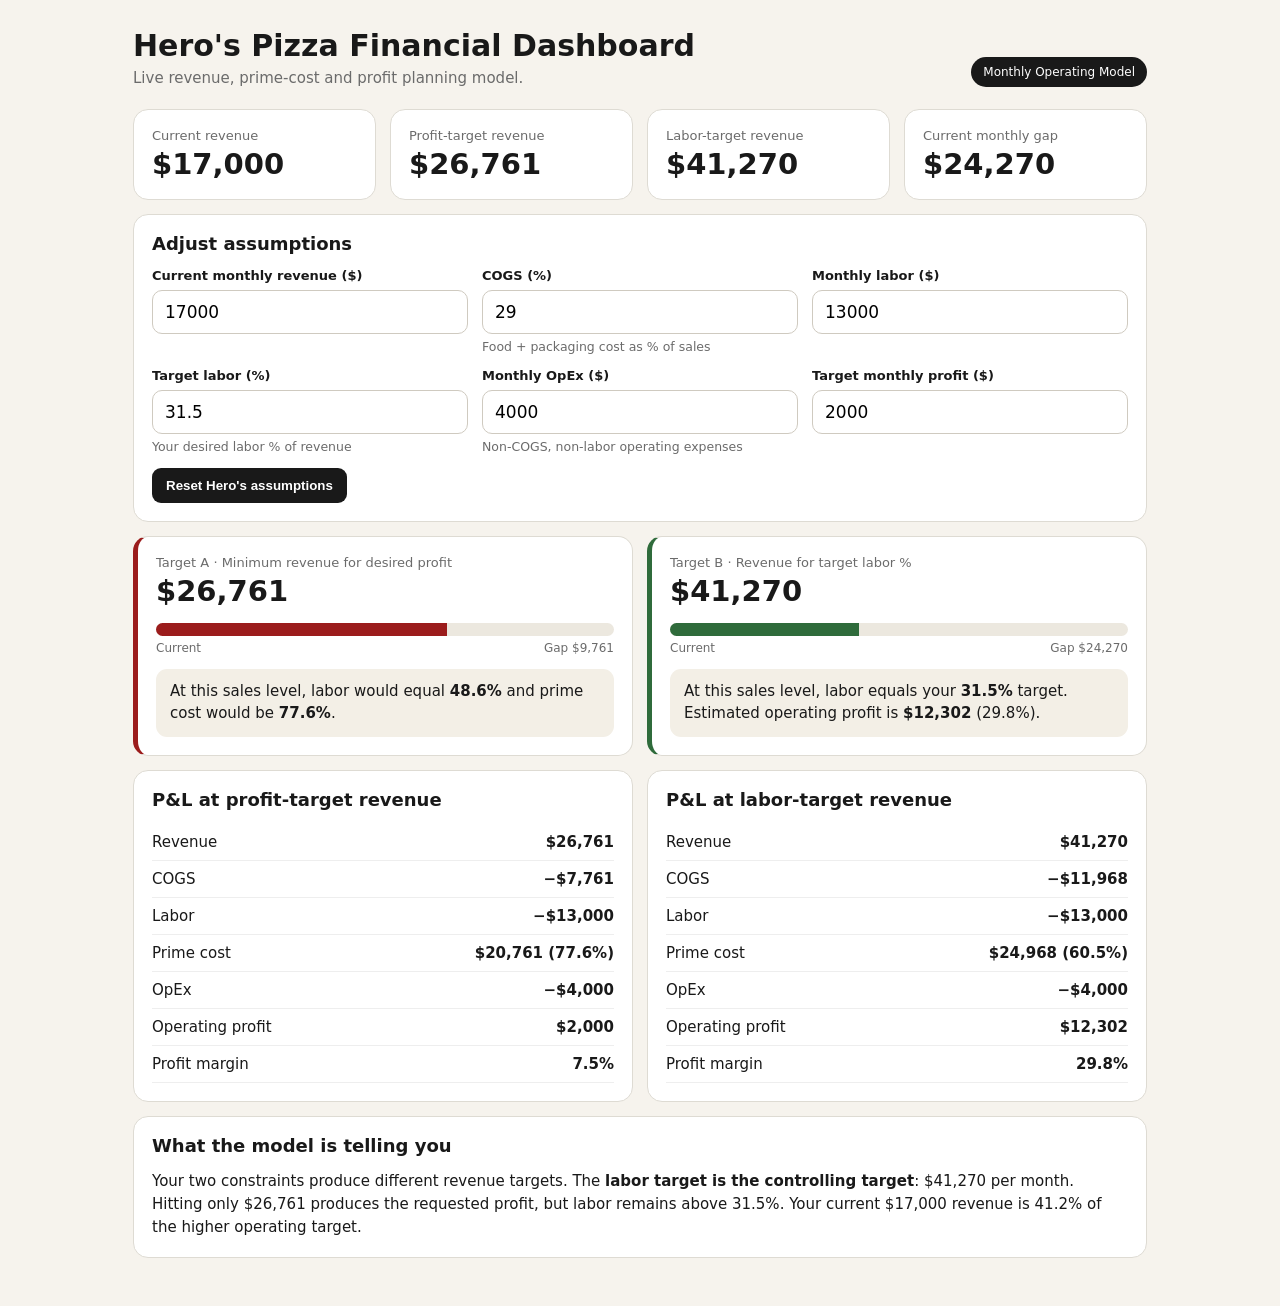
==== index.html.html @ db4fde2d "Add files via upload" ====
<!doctype html>
<html lang="en">
<head>
<meta charset="utf-8"><meta name="viewport" content="width=device-width,initial-scale=1">
<title>Hero's Pizza Financial Dashboard</title>
<style>
:root{--bg:#f6f3ed;--card:#fff;--ink:#191919;--muted:#6b6b6b;--line:#dedbd3;--accent:#9b1c1c;--good:#2f6b3b;--warn:#a86412}*{box-sizing:border-box}body{margin:0;background:var(--bg);color:var(--ink);font:15px system-ui,-apple-system,Segoe UI,Roboto,Arial,sans-serif}.wrap{max-width:1050px;margin:auto;padding:28px 18px 48px}header{display:flex;justify-content:space-between;gap:20px;align-items:end;margin-bottom:22px}h1{margin:0;font-size:30px}header p{margin:6px 0 0;color:var(--muted)}.badge{background:var(--ink);color:#fff;padding:8px 12px;border-radius:999px;font-size:12px;white-space:nowrap}.grid{display:grid;gap:14px}.metrics{grid-template-columns:repeat(4,1fr)}.two{grid-template-columns:1fr 1fr}.card{background:var(--card);border:1px solid var(--line);border-radius:15px;padding:18px}.label{color:var(--muted);font-size:13px}.big{font-size:29px;font-weight:750;margin-top:4px}.inputs{display:grid;grid-template-columns:repeat(3,1fr);gap:14px}.field label{display:block;font-size:13px;font-weight:650;margin-bottom:7px}.field input{width:100%;font:inherit;font-size:17px;padding:11px 12px;border:1px solid #cfcac0;border-radius:10px;background:#fff}.field small{display:block;color:var(--muted);margin-top:5px}.section-title{font-size:18px;font-weight:750;margin:0 0 14px}.target{border-left:5px solid var(--accent)}.target.good{border-left-color:var(--good)}table{width:100%;border-collapse:collapse}td{padding:9px 0;border-bottom:1px solid #eee}td:last-child{text-align:right;font-weight:650}.barbox{margin-top:15px}.bar{height:13px;background:#ece8df;border-radius:99px;overflow:hidden}.fill{height:100%;background:var(--accent);width:0}.fill.good{background:var(--good)}.barlabels{display:flex;justify-content:space-between;color:var(--muted);font-size:12px;margin-top:5px}.callout{margin-top:14px;padding:12px 14px;border-radius:11px;background:#f3efe6;line-height:1.45}.goodtxt{color:var(--good)}.warntxt{color:var(--warn)}button{border:0;background:var(--ink);color:#fff;border-radius:9px;padding:10px 14px;cursor:pointer;font-weight:650}@media(max-width:760px){header{align-items:start;flex-direction:column}.metrics,.inputs,.two{grid-template-columns:1fr 1fr}}@media(max-width:500px){.metrics,.inputs,.two{grid-template-columns:1fr}.wrap{padding:18px 12px 35px}.big{font-size:25px}}
</style></head>
<body><main class="wrap">
<header><div><h1>Hero's Pizza Financial Dashboard</h1><p>Live revenue, prime-cost and profit planning model.</p></div><div class="badge">Monthly Operating Model</div></header>
<section class="grid metrics">
<div class="card"><div class="label">Current revenue</div><div class="big" id="mCurrent">$17,000</div></div>
<div class="card"><div class="label">Profit-target revenue</div><div class="big" id="mProfitReq">$26,761</div></div>
<div class="card"><div class="label">Labor-target revenue</div><div class="big" id="mLaborReq">$41,270</div></div>
<div class="card"><div class="label">Current monthly gap</div><div class="big" id="mGap">$24,270</div></div>
</section>
<section class="card" style="margin-top:14px"><h2 class="section-title">Adjust assumptions</h2><div class="inputs">
<div class="field"><label>Current monthly revenue ($)</label><input id="current" type="number" value="17000" min="0" step="500"></div>
<div class="field"><label>COGS (%)</label><input id="cogs" type="number" value="29" min="0" max="90" step="0.5"><small>Food + packaging cost as % of sales</small></div>
<div class="field"><label>Monthly labor ($)</label><input id="labor" type="number" value="13000" min="0" step="100"></div>
<div class="field"><label>Target labor (%)</label><input id="laborPct" type="number" value="31.5" min="1" max="90" step="0.5"><small>Your desired labor % of revenue</small></div>
<div class="field"><label>Monthly OpEx ($)</label><input id="opex" type="number" value="4000" min="0" step="100"><small>Non-COGS, non-labor operating expenses</small></div>
<div class="field"><label>Target monthly profit ($)</label><input id="profit" type="number" value="2000" min="0" step="100"></div>
</div><div style="margin-top:14px"><button id="reset">Reset Hero's assumptions</button></div></section>
<section class="grid two" style="margin-top:14px">
<div class="card target"><div class="label">Target A · Minimum revenue for desired profit</div><div class="big" id="profitReq">$26,761</div><div class="barbox"><div class="bar"><div class="fill" id="profitFill"></div></div><div class="barlabels"><span>Current</span><span id="profitGap"></span></div></div><div class="callout" id="profitNote"></div></div>
<div class="card target good"><div class="label">Target B · Revenue for target labor %</div><div class="big" id="laborReq">$41,270</div><div class="barbox"><div class="bar"><div class="fill good" id="laborFill"></div></div><div class="barlabels"><span>Current</span><span id="laborGap"></span></div></div><div class="callout" id="laborNote"></div></div>
</section>
<section class="grid two" style="margin-top:14px">
<div class="card"><h2 class="section-title">P&amp;L at profit-target revenue</h2><table><tr><td>Revenue</td><td id="pRev"></td></tr><tr><td>COGS</td><td id="pCogs"></td></tr><tr><td>Labor</td><td id="pLabor"></td></tr><tr><td>Prime cost</td><td id="pPrime"></td></tr><tr><td>OpEx</td><td id="pOpex"></td></tr><tr><td>Operating profit</td><td id="pProfit"></td></tr><tr><td>Profit margin</td><td id="pMargin"></td></tr></table></div>
<div class="card"><h2 class="section-title">P&amp;L at labor-target revenue</h2><table><tr><td>Revenue</td><td id="lRev"></td></tr><tr><td>COGS</td><td id="lCogs"></td></tr><tr><td>Labor</td><td id="lLabor"></td></tr><tr><td>Prime cost</td><td id="lPrime"></td></tr><tr><td>OpEx</td><td id="lOpex"></td></tr><tr><td>Operating profit</td><td id="lProfit"></td></tr><tr><td>Profit margin</td><td id="lMargin"></td></tr></table></div>
</section>
<section class="card" style="margin-top:14px"><h2 class="section-title">What the model is telling you</h2><div id="insight" style="line-height:1.55"></div></section>
</main><script>
const ids=['current','cogs','labor','laborPct','opex','profit'];const $=id=>document.getElementById(id);const money=n=>'$'+Math.round(n).toLocaleString('en-US');const pct=n=>(Number.isFinite(n)?n:0).toFixed(1)+'%';
function val(id){let n=parseFloat($(id).value);return Number.isFinite(n)&&n>=0?n:0}
function pnl(rev,c,l,o){const cg=rev*c/100, prime=cg+l, pr=rev-cg-l-o;return{rev,cg,l,o,prime,primePct:rev?prime/rev*100:0,pr,margin:rev?pr/rev*100:0}}
function row(prefix,x){$(prefix+'Rev').textContent=money(x.rev);$(prefix+'Cogs').textContent='−'+money(x.cg);$(prefix+'Labor').textContent='−'+money(x.l);$(prefix+'Prime').textContent=money(x.prime)+' ('+pct(x.primePct)+')';$(prefix+'Opex').textContent='−'+money(x.o);$(prefix+'Profit').textContent=money(x.pr);$(prefix+'Margin').textContent=pct(x.margin)}
function update(){const cur=val('current'),c=Math.min(val('cogs'),90),l=val('labor'),lp=Math.max(val('laborPct'),.1),o=val('opex'),target=val('profit');const profitReq=(l+o+target)/(1-c/100);const laborReq=l/(lp/100);const operational=Math.max(profitReq,laborReq);const pp=pnl(profitReq,c,l,o),pl=pnl(laborReq,c,l,o);$('mCurrent').textContent=money(cur);$('mProfitReq').textContent=money(profitReq);$('mLaborReq').textContent=money(laborReq);$('mGap').textContent=money(Math.max(0,operational-cur));$('profitReq').textContent=money(profitReq);$('laborReq').textContent=money(laborReq);$('profitGap').textContent=cur>=profitReq?'Target reached':'Gap '+money(profitReq-cur);$('laborGap').textContent=cur>=laborReq?'Target reached':'Gap '+money(laborReq-cur);$('profitFill').style.width=Math.min(100,profitReq?cur/profitReq*100:100)+'%';$('laborFill').style.width=Math.min(100,laborReq?cur/laborReq*100:100)+'%';$('profitNote').innerHTML='At this sales level, labor would equal <strong>'+pct(profitReq?l/profitReq*100:0)+'</strong> and prime cost would be <strong>'+pct(pp.primePct)+'</strong>.';$('laborNote').innerHTML='At this sales level, labor equals your <strong>'+pct(lp)+'</strong> target. Estimated operating profit is <strong>'+money(pl.pr)+'</strong> ('+pct(pl.margin)+').';row('p',pp);row('l',pl);let msg='Your two constraints produce different revenue targets. ';if(laborReq>profitReq)msg+='The <strong>labor target is the controlling target</strong>: '+money(laborReq)+' per month. Hitting only '+money(profitReq)+' produces the requested profit, but labor remains above '+pct(lp)+'.';else msg+='The <strong>profit target is the controlling target</strong>: '+money(profitReq)+' per month. At that level your labor percentage is already at or below '+pct(lp)+'.';msg+=' Your current '+money(cur)+' revenue is '+pct(operational?cur/operational*100:0)+' of the higher operating target.';$('insight').innerHTML=msg}
ids.forEach(id=>$(id).addEventListener('input',update));$('reset').addEventListener('click',()=>{const d={current:17000,cogs:29,labor:13000,laborPct:31.5,opex:4000,profit:2000};Object.entries(d).forEach(([k,v])=>$(k).value=v);update()});update();
</script></body></html>
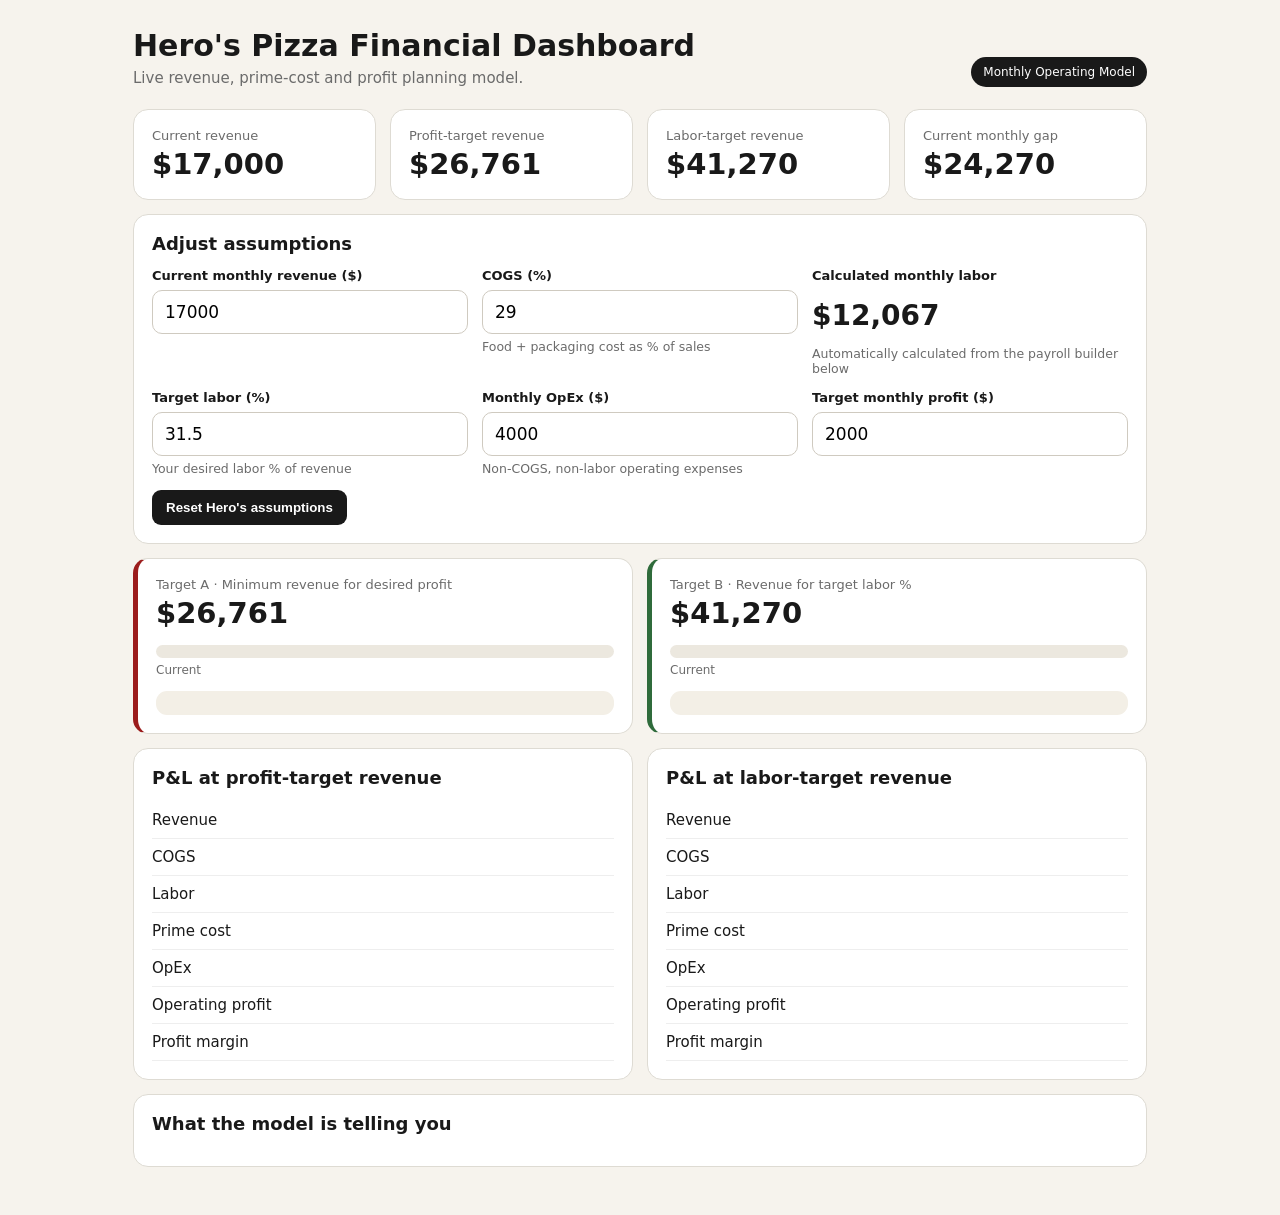
==== commit 9b3c2bb0: "Add files via upload" ====
--- a/index.html.html
+++ b/index.html.html
@@ -17,7 +17,7 @@
 <section class="card" style="margin-top:14px"><h2 class="section-title">Adjust assumptions</h2><div class="inputs">
 <div class="field"><label>Current monthly revenue ($)</label><input id="current" type="number" value="17000" min="0" step="500"></div>
 <div class="field"><label>COGS (%)</label><input id="cogs" type="number" value="29" min="0" max="90" step="0.5"><small>Food + packaging cost as % of sales</small></div>
-<div class="field"><label>Monthly labor ($)</label><input id="labor" type="number" value="13000" min="0" step="100"></div>
+<div class="field"><label>Calculated monthly labor</label><div id="laborDisplay" style="font-size:28px;font-weight:800;padding:9px 0">$12,067</div><small>Automatically calculated from the payroll builder below</small><input id="labor" type="hidden" value="12066.67"></div>
 <div class="field"><label>Target labor (%)</label><input id="laborPct" type="number" value="31.5" min="1" max="90" step="0.5"><small>Your desired labor % of revenue</small></div>
 <div class="field"><label>Monthly OpEx ($)</label><input id="opex" type="number" value="4000" min="0" step="100"><small>Non-COGS, non-labor operating expenses</small></div>
 <div class="field"><label>Target monthly profit ($)</label><input id="profit" type="number" value="2000" min="0" step="100"></div>
@@ -32,10 +32,10 @@
 </section>
 <section class="card" style="margin-top:14px"><h2 class="section-title">What the model is telling you</h2><div id="insight" style="line-height:1.55"></div></section>
 </main><script>
-const ids=['current','cogs','labor','laborPct','opex','profit'];const $=id=>document.getElementById(id);const money=n=>'$'+Math.round(n).toLocaleString('en-US');const pct=n=>(Number.isFinite(n)?n:0).toFixed(1)+'%';
+const ids=['current','cogs','laborPct','opex','profit','sal1','sal2','hr1rate','hr1hrs','hr2rate','hr2hrs','hr3rate','hr3hrs'];const $=id=>document.getElementById(id);const money=n=>'$'+Math.round(n).toLocaleString('en-US');const pct=n=>(Number.isFinite(n)?n:0).toFixed(1)+'%';
 function val(id){let n=parseFloat($(id).value);return Number.isFinite(n)&&n>=0?n:0}
 function pnl(rev,c,l,o){const cg=rev*c/100, prime=cg+l, pr=rev-cg-l-o;return{rev,cg,l,o,prime,primePct:rev?prime/rev*100:0,pr,margin:rev?pr/rev*100:0}}
 function row(prefix,x){$(prefix+'Rev').textContent=money(x.rev);$(prefix+'Cogs').textContent='−'+money(x.cg);$(prefix+'Labor').textContent='−'+money(x.l);$(prefix+'Prime').textContent=money(x.prime)+' ('+pct(x.primePct)+')';$(prefix+'Opex').textContent='−'+money(x.o);$(prefix+'Profit').textContent=money(x.pr);$(prefix+'Margin').textContent=pct(x.margin)}
-function update(){const cur=val('current'),c=Math.min(val('cogs'),90),l=val('labor'),lp=Math.max(val('laborPct'),.1),o=val('opex'),target=val('profit');const profitReq=(l+o+target)/(1-c/100);const laborReq=l/(lp/100);const operational=Math.max(profitReq,laborReq);const pp=pnl(profitReq,c,l,o),pl=pnl(laborReq,c,l,o);$('mCurrent').textContent=money(cur);$('mProfitReq').textContent=money(profitReq);$('mLaborReq').textContent=money(laborReq);$('mGap').textContent=money(Math.max(0,operational-cur));$('profitReq').textContent=money(profitReq);$('laborReq').textContent=money(laborReq);$('profitGap').textContent=cur>=profitReq?'Target reached':'Gap '+money(profitReq-cur);$('laborGap').textContent=cur>=laborReq?'Target reached':'Gap '+money(laborReq-cur);$('profitFill').style.width=Math.min(100,profitReq?cur/profitReq*100:100)+'%';$('laborFill').style.width=Math.min(100,laborReq?cur/laborReq*100:100)+'%';$('profitNote').innerHTML='At this sales level, labor would equal <strong>'+pct(profitReq?l/profitReq*100:0)+'</strong> and prime cost would be <strong>'+pct(pp.primePct)+'</strong>.';$('laborNote').innerHTML='At this sales level, labor equals your <strong>'+pct(lp)+'</strong> target. Estimated operating profit is <strong>'+money(pl.pr)+'</strong> ('+pct(pl.margin)+').';row('p',pp);row('l',pl);let msg='Your two constraints produce different revenue targets. ';if(laborReq>profitReq)msg+='The <strong>labor target is the controlling target</strong>: '+money(laborReq)+' per month. Hitting only '+money(profitReq)+' produces the requested profit, but labor remains above '+pct(lp)+'.';else msg+='The <strong>profit target is the controlling target</strong>: '+money(profitReq)+' per month. At that level your labor percentage is already at or below '+pct(lp)+'.';msg+=' Your current '+money(cur)+' revenue is '+pct(operational?cur/operational*100:0)+' of the higher operating target.';$('insight').innerHTML=msg}
-ids.forEach(id=>$(id).addEventListener('input',update));$('reset').addEventListener('click',()=>{const d={current:17000,cogs:29,labor:13000,laborPct:31.5,opex:4000,profit:2000};Object.entries(d).forEach(([k,v])=>$(k).value=v);update()});update();
+function update(){const cur=val('current'),c=Math.min(val('cogs'),90),lp=Math.max(val('laborPct'),.1),o=val('opex'),target=val('profit');const annualSalary=val('sal1')+val('sal2');const weeklyHourly=val('hr1rate')*val('hr1hrs')+val('hr2rate')*val('hr2hrs')+val('hr3rate')*val('hr3hrs');const annualPayroll=annualSalary+weeklyHourly*52;const l=annualPayroll/12;$('labor').value=l;$('laborDisplay').textContent=money(l);$('annualPayroll').textContent=money(annualPayroll);$('monthlyPayroll').textContent=money(l);$('weeklyHourly').textContent=money(weeklyHourly);const profitReq=(l+o+target)/(1-c/100);const laborReq=l/(lp/100);const operational=Math.max(profitReq,laborReq);const pp=pnl(profitReq,c,l,o),pl=pnl(laborReq,c,l,o);$('mCurrent').textContent=money(cur);$('mProfitReq').textContent=money(profitReq);$('mLaborReq').textContent=money(laborReq);$('mGap').textContent=money(Math.max(0,operational-cur));$('profitReq').textContent=money(profitReq);$('laborReq').textContent=money(laborReq);$('profitGap').textContent=cur>=profitReq?'Target reached':'Gap '+money(profitReq-cur);$('laborGap').textContent=cur>=laborReq?'Target reached':'Gap '+money(laborReq-cur);$('profitFill').style.width=Math.min(100,profitReq?cur/profitReq*100:100)+'%';$('laborFill').style.width=Math.min(100,laborReq?cur/laborReq*100:100)+'%';$('profitNote').innerHTML='At this sales level, labor would equal <strong>'+pct(profitReq?l/profitReq*100:0)+'</strong> and prime cost would be <strong>'+pct(pp.primePct)+'</strong>.';$('laborNote').innerHTML='At this sales level, labor equals your <strong>'+pct(lp)+'</strong> target. Estimated operating profit is <strong>'+money(pl.pr)+'</strong> ('+pct(pl.margin)+').';row('p',pp);row('l',pl);let msg='Your two constraints produce different revenue targets. ';if(laborReq>profitReq)msg+='The <strong>labor target is the controlling target</strong>: '+money(laborReq)+' per month. Hitting only '+money(profitReq)+' produces the requested profit, but labor remains above '+pct(lp)+'.';else msg+='The <strong>profit target is the controlling target</strong>: '+money(profitReq)+' per month. At that level your labor percentage is already at or below '+pct(lp)+'.';msg+=' Your current '+money(cur)+' revenue is '+pct(operational?cur/operational*100:0)+' of the higher operating target.';$('insight').innerHTML=msg}
+ids.forEach(id=>$(id).addEventListener('input',update));$('reset').addEventListener('click',()=>{const d={current:17000,cogs:29,laborPct:31.5,opex:4000,profit:2000,sal1:72000,sal2:52000,hr1rate:10,hr1hrs:40,hr2rate:0,hr2hrs:0,hr3rate:0,hr3hrs:0};Object.entries(d).forEach(([k,v])=>$(k).value=v);update()});update();
 </script></body></html>
